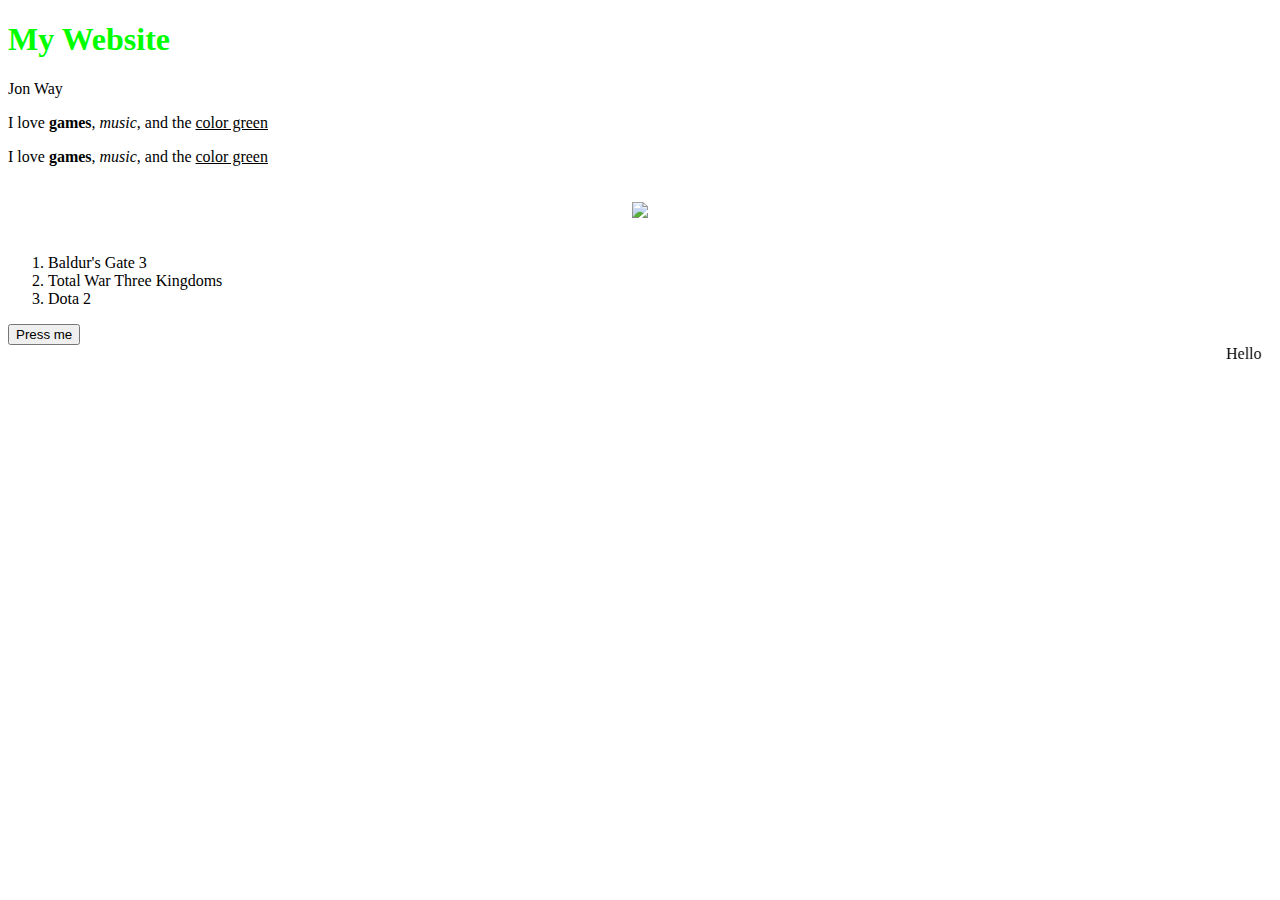
==== index.html @ 0c700c9d "Add first html files" ====
<!DOCTYPE html>
<html>
    <head>
        <link rel="stylesheet" href="style.css">
    </head>
    <body>
        <h1>My Website</h1>
        <p>Jon Way</p>
        <p>I love <b>games</b>, <i>music</i>, and the <u>color green</u></p>
        <p>I love <strong>games</strong>, <em>music</em>, and the <span style="text-decoration: underline">color green</span></p>
        <div class="center">
            <img class="spin" src="https://upload.wikimedia.org/wikipedia/en/3/3d/Longcat_is_loooooooooong.jpg">
        </div>
        <ol>
            <li>Baldur's Gate 3</li>
            <li>Total War Three Kingdoms</li>
            <li>Dota 2</li>
        </ol>
        <button>Press me</button>
        <marquee>Hello</marquee>
        
    </body>
</html>
---- style.css ----
h1 {
    color: #00FF00
}

.center {
    display:flex;
    width:100%;
    justify-content: center;
}

.spin {
    margin: 20px;

    /* The animation part: */
    animation-name: spin;
    animation-duration: 4000ms;
    animation-iteration-count: infinite;
    animation-timing-function: linear;
}
@keyframes spin {
    from {transform:rotate(0deg);}
    to {transform:rotate(360deg);}
}
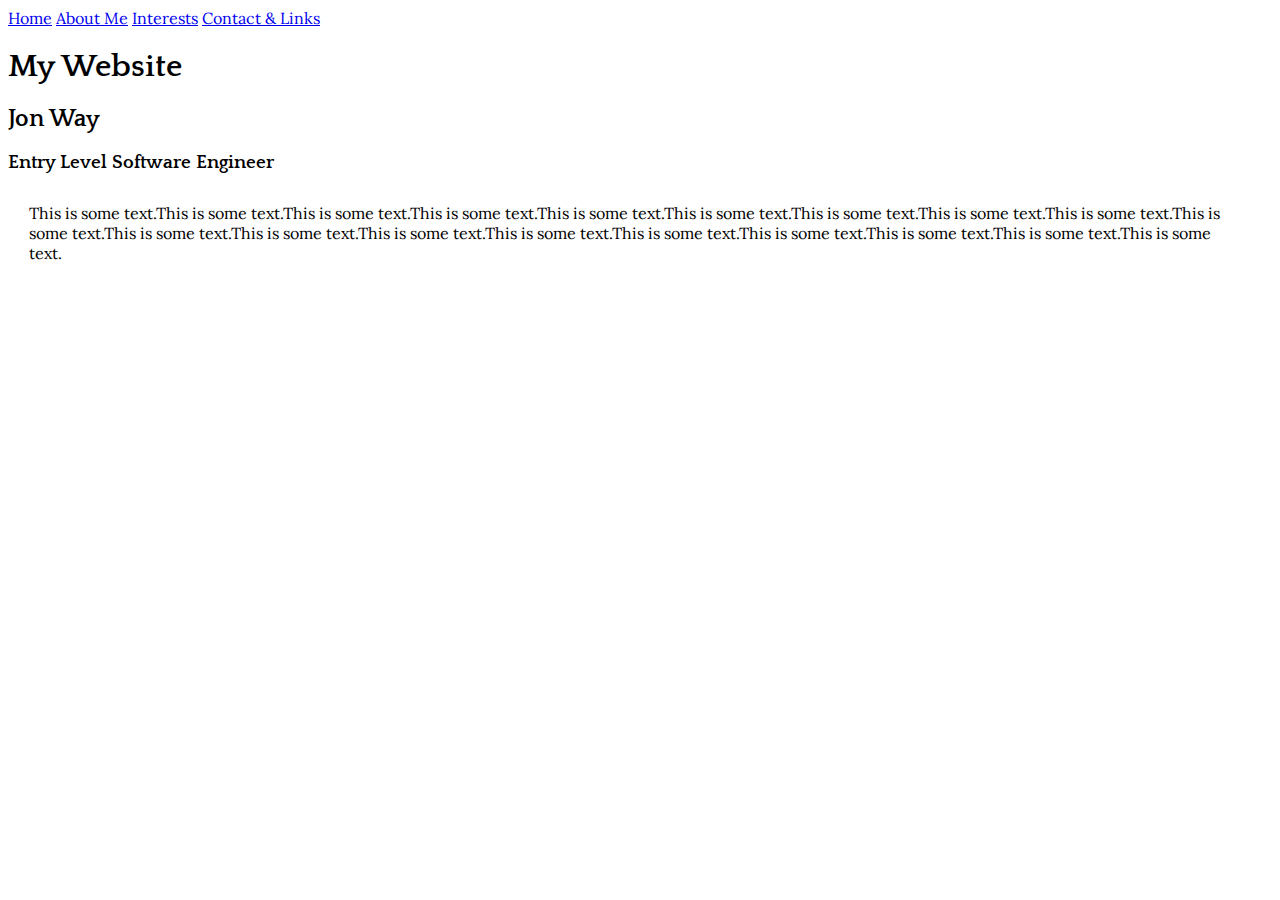
==== commit 753a8814: "Add fonts and basic styling" ====
--- a/index.html
+++ b/index.html
@@ -3,21 +3,23 @@
     <head>
         <link rel="stylesheet" href="style.css">
     </head>
+    
     <body>
-        <h1>My Website</h1>
-        <p>Jon Way</p>
-        <p>I love <b>games</b>, <i>music</i>, and the <u>color green</u></p>
-        <p>I love <strong>games</strong>, <em>music</em>, and the <span style="text-decoration: underline">color green</span></p>
-        <div class="center">
-            <img class="spin" src="https://upload.wikimedia.org/wikipedia/en/3/3d/Longcat_is_loooooooooong.jpg">
+        <header>
+            <nav>
+                <a href="index.html">Home</a>
+                <a href="about-me.html">About Me</a>
+                <a href="interests.html">Interests</a>
+                <a href="contact.html">Contact & Links</a>
+            </nav>
+        </header>
+        <div>
+            <h1>My Website</h1>
+            <!-- Picture of me -->
+            <h2>Jon Way</h2>
+            <h3>Entry Level Software Engineer</h3>
+            <p>This is some text.This is some text.This is some text.This is some text.This is some text.This is some text.This is some text.This is some text.This is some text.This is some text.This is some text.This is some text.This is some text.This is some text.This is some text.This is some text.This is some text.This is some text.This is some text.</p>
         </div>
-        <ol>
-            <li>Baldur's Gate 3</li>
-            <li>Total War Three Kingdoms</li>
-            <li>Dota 2</li>
-        </ol>
-        <button>Press me</button>
-        <marquee>Hello</marquee>
         
     </body>
 </html>--- a/style.css
+++ b/style.css
@@ -1,5 +1,54 @@
-h1 {
-    color: #00FF00
+@font-face {
+    font-family: 'Lora';
+    font-style: normal;
+    font-weight: normal;
+    src: url('fonts/Lora-VariableFont_wght.ttf') format('truetype');
+}
+
+@font-face {
+    font-family: 'Lora';
+    font-style: italic;
+    font-weight: normal;
+    src: url('fonts/Lora-Italic-VariableFont_wght.ttf') format('truetype');
+}
+
+@font-face {
+    font-family: 'Quattrocento';
+    font-style: normal;
+    font-weight: normal;
+    src: url('fonts/Quattrocento-Regular.ttf') format('truetype');
+}
+
+@font-face {
+    font-family: 'Quattrocento';
+    font-style: normal;
+    font-weight: bold;
+    src: url('fonts/Quattrocento-Bold.ttf') format('truetype');
+}
+
+html {
+    
+    background-repeat: no-repeat;
+    min-height: 100%;
+    font-family: 'Lora', sans-serif;
+}
+
+body {
+    /* min-height: 100%; */
+}
+
+h1, h2, h3, h4, h5, h6 {
+    font-weight: bold;
+    font-family: 'Quattrocento', sans-serif;
+}
+
+p {
+    /* padding: 10px 5px 20px 1px; */
+    padding-top: 10px;
+    padding-right: 5px;
+    padding-bottom: 20px;
+    padding-left: 1px;
+    margin: 20px;
 }
 
 .center {
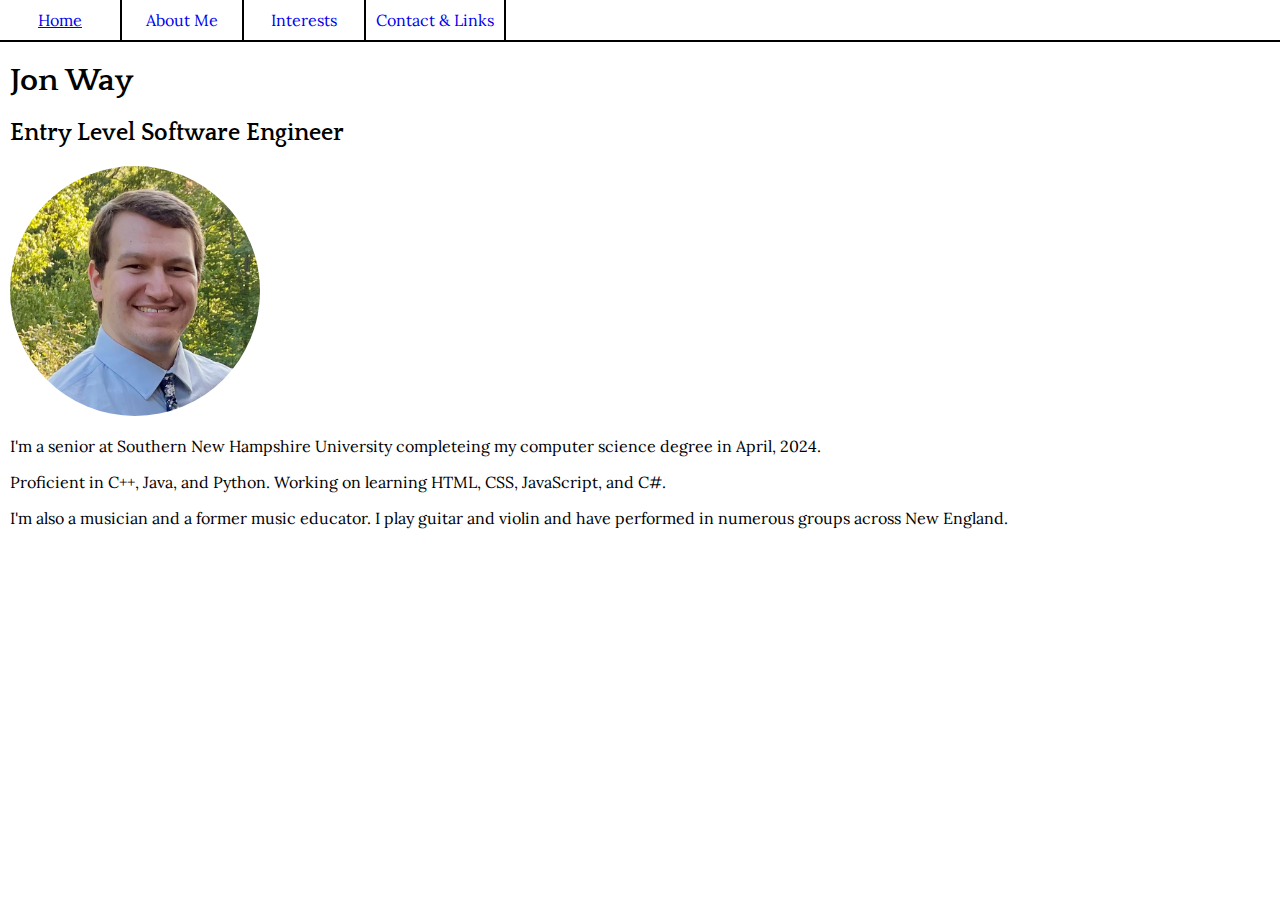
==== commit 25a8f321: "Nav bar, media player, photo" ====
--- a/index.html
+++ b/index.html
@@ -6,20 +6,21 @@
     
     <body>
         <header>
-            <nav>
-                <a href="index.html">Home</a>
-                <a href="about-me.html">About Me</a>
-                <a href="interests.html">Interests</a>
-                <a href="contact.html">Contact & Links</a>
+            <nav class="nav-links">
+                <a class="nav-link" href="index.html">Home</a>
+                <a class="nav-link" href="about-me.html">About Me</a>
+                <a class="nav-link" href="interests.html">Interests</a>
+                <a class="nav-link" href="contact.html">Contact & Links</a>
             </nav>
         </header>
-        <div>
-            <h1>My Website</h1>
-            <!-- Picture of me -->
-            <h2>Jon Way</h2>
-            <h3>Entry Level Software Engineer</h3>
-            <p>This is some text.This is some text.This is some text.This is some text.This is some text.This is some text.This is some text.This is some text.This is some text.This is some text.This is some text.This is some text.This is some text.This is some text.This is some text.This is some text.This is some text.This is some text.This is some text.</p>
-        </div>
+        <main>
+            <h1>Jon Way</h1>
+            <h2>Entry Level Software Engineer</h2>
+            <img src="Me.png">
+            <p>I'm a senior at Southern New Hampshire University completeing my computer science degree in April, 2024.</p>
+            <p>Proficient in C++, Java, and Python. Working on learning HTML, CSS, JavaScript, and C#.</p>
+            <p>I'm also a musician and a former music educator. I play guitar and violin and have performed in numerous groups across New England.</p>
+        </main>
         
     </body>
 </html>--- a/style.css
+++ b/style.css
@@ -34,7 +34,11 @@
 }
 
 body {
-    /* min-height: 100%; */
+    margin: 0;
+}
+
+main {
+    margin: 10px;
 }
 
 h1, h2, h3, h4, h5, h6 {
@@ -44,11 +48,32 @@
 
 p {
     /* padding: 10px 5px 20px 1px; */
-    padding-top: 10px;
-    padding-right: 5px;
-    padding-bottom: 20px;
-    padding-left: 1px;
-    margin: 20px;
+}
+
+header {
+    border-bottom: 2px solid black;
+}
+
+img {
+    max-width: 250px;
+    border-radius: 999px;
+}
+
+.nav-links {
+    display: flex;
+}
+
+.nav-link {
+    border-right: 2px solid black;
+    padding: 10px;
+    min-width: 100px;
+    display: flex;
+    justify-content: center;
+    text-decoration: none;
+}
+
+.nav-link:hover {
+    text-decoration: underline;
 }
 
 .center {
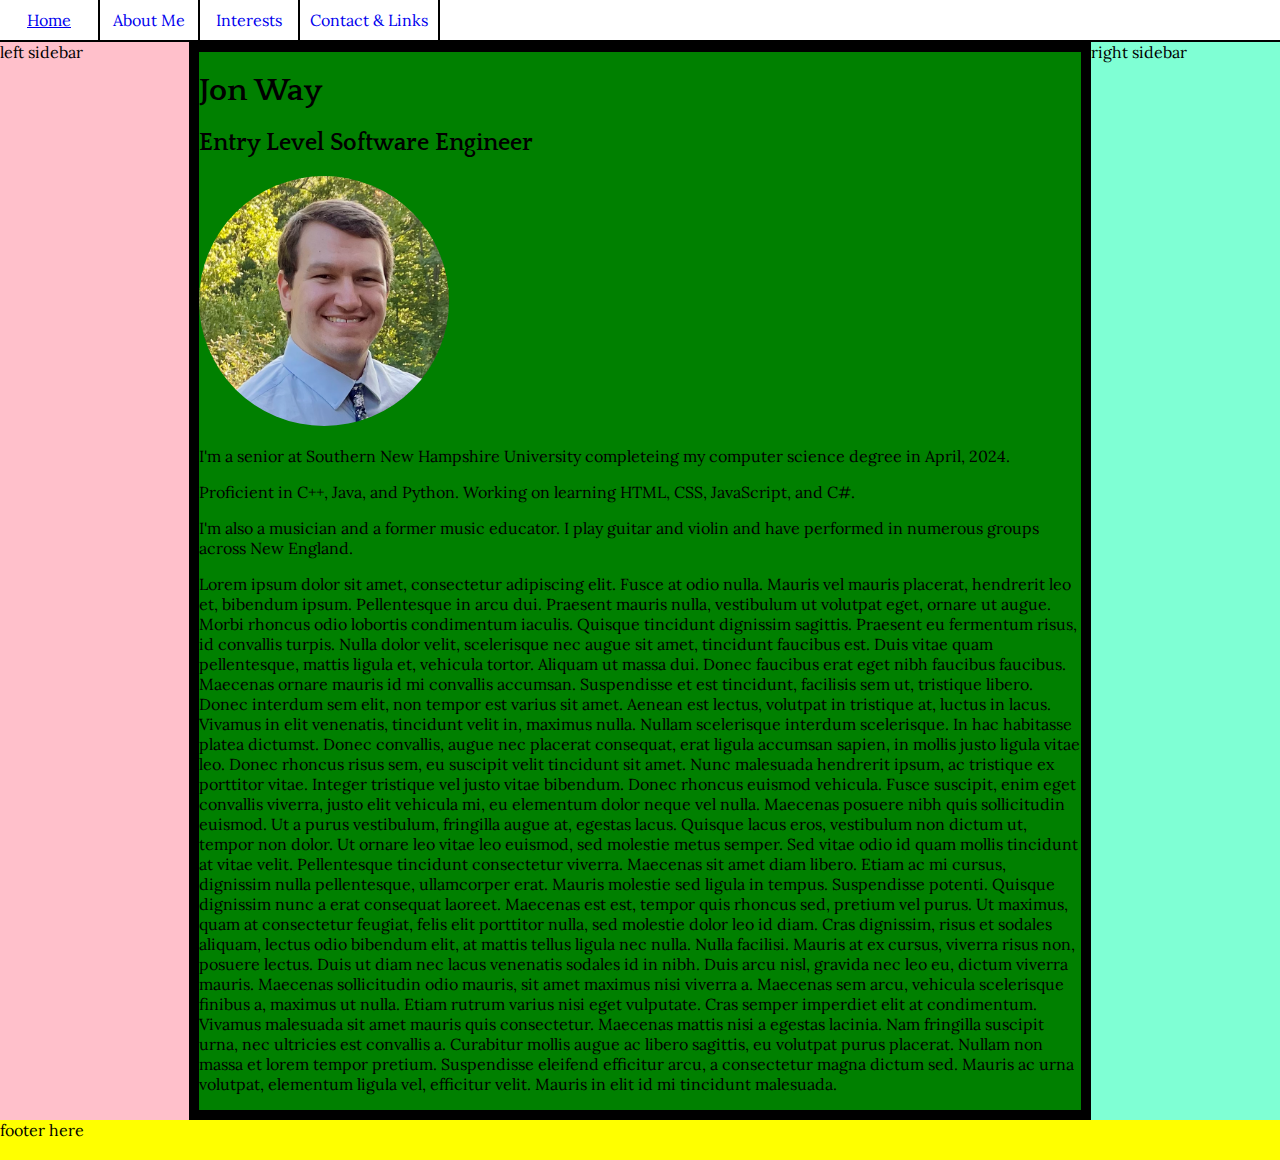
==== commit 7de7dc5c: "Add Holy Grail layout" ====
--- a/index.html
+++ b/index.html
@@ -5,7 +5,7 @@
     </head>
     
     <body>
-        <header>
+        <header id="header">
             <nav class="nav-links">
                 <a class="nav-link" href="index.html">Home</a>
                 <a class="nav-link" href="about-me.html">About Me</a>
@@ -13,14 +13,33 @@
                 <a class="nav-link" href="contact.html">Contact & Links</a>
             </nav>
         </header>
-        <main>
-            <h1>Jon Way</h1>
-            <h2>Entry Level Software Engineer</h2>
-            <img src="Me.png">
-            <p>I'm a senior at Southern New Hampshire University completeing my computer science degree in April, 2024.</p>
-            <p>Proficient in C++, Java, and Python. Working on learning HTML, CSS, JavaScript, and C#.</p>
-            <p>I'm also a musician and a former music educator. I play guitar and violin and have performed in numerous groups across New England.</p>
-        </main>
-        
+        <div id="content-container">
+            <div id="left-sidebar">
+                left sidebar
+            </div>
+            <main id="main-content">
+                <h1>Jon Way</h1>
+                <h2>Entry Level Software Engineer</h2>
+                <img src="Me.png">
+                <p>I'm a senior at Southern New Hampshire University completeing my computer science degree in April, 2024.</p>
+                <p>Proficient in C++, Java, and Python. Working on learning HTML, CSS, JavaScript, and C#.</p>
+                <p>I'm also a musician and a former music educator. I play guitar and violin and have performed in numerous groups across New England.</p>
+                <p>Lorem ipsum dolor sit amet, consectetur adipiscing elit. Fusce at odio nulla. Mauris vel mauris placerat, hendrerit leo et, bibendum ipsum. Pellentesque in arcu dui. Praesent mauris nulla, vestibulum ut volutpat eget, ornare ut augue. Morbi rhoncus odio lobortis condimentum iaculis. Quisque tincidunt dignissim sagittis. Praesent eu fermentum risus, id convallis turpis. Nulla dolor velit, scelerisque nec augue sit amet, tincidunt faucibus est. Duis vitae quam pellentesque, mattis ligula et, vehicula tortor. Aliquam ut massa dui. Donec faucibus erat eget nibh faucibus faucibus. Maecenas ornare mauris id mi convallis accumsan.
+
+                    Suspendisse et est tincidunt, facilisis sem ut, tristique libero. Donec interdum sem elit, non tempor est varius sit amet. Aenean est lectus, volutpat in tristique at, luctus in lacus. Vivamus in elit venenatis, tincidunt velit in, maximus nulla. Nullam scelerisque interdum scelerisque. In hac habitasse platea dictumst. Donec convallis, augue nec placerat consequat, erat ligula accumsan sapien, in mollis justo ligula vitae leo. Donec rhoncus risus sem, eu suscipit velit tincidunt sit amet. Nunc malesuada hendrerit ipsum, ac tristique ex porttitor vitae. Integer tristique vel justo vitae bibendum. Donec rhoncus euismod vehicula. Fusce suscipit, enim eget convallis viverra, justo elit vehicula mi, eu elementum dolor neque vel nulla. Maecenas posuere nibh quis sollicitudin euismod. Ut a purus vestibulum, fringilla augue at, egestas lacus. Quisque lacus eros, vestibulum non dictum ut, tempor non dolor. Ut ornare leo vitae leo euismod, sed molestie metus semper.
+                    
+                    Sed vitae odio id quam mollis tincidunt at vitae velit. Pellentesque tincidunt consectetur viverra. Maecenas sit amet diam libero. Etiam ac mi cursus, dignissim nulla pellentesque, ullamcorper erat. Mauris molestie sed ligula in tempus. Suspendisse potenti. Quisque dignissim nunc a erat consequat laoreet.
+                    
+                    Maecenas est est, tempor quis rhoncus sed, pretium vel purus. Ut maximus, quam at consectetur feugiat, felis elit porttitor nulla, sed molestie dolor leo id diam. Cras dignissim, risus et sodales aliquam, lectus odio bibendum elit, at mattis tellus ligula nec nulla. Nulla facilisi. Mauris at ex cursus, viverra risus non, posuere lectus. Duis ut diam nec lacus venenatis sodales id in nibh. Duis arcu nisl, gravida nec leo eu, dictum viverra mauris.
+                    
+                    Maecenas sollicitudin odio mauris, sit amet maximus nisi viverra a. Maecenas sem arcu, vehicula scelerisque finibus a, maximus ut nulla. Etiam rutrum varius nisi eget vulputate. Cras semper imperdiet elit at condimentum. Vivamus malesuada sit amet mauris quis consectetur. Maecenas mattis nisi a egestas lacinia. Nam fringilla suscipit urna, nec ultricies est convallis a. Curabitur mollis augue ac libero sagittis, eu volutpat purus placerat. Nullam non massa et lorem tempor pretium. Suspendisse eleifend efficitur arcu, a consectetur magna dictum sed. Mauris ac urna volutpat, elementum ligula vel, efficitur velit. Mauris in elit id mi tincidunt malesuada.</p>
+            </main>
+            <div id="right-sidebar">
+                right sidebar
+            </div>
+        </div>
+        <footer id="footer">
+            footer here
+        </footer>
     </body>
 </html>--- a/style.css
+++ b/style.css
@@ -24,6 +24,15 @@
     font-style: normal;
     font-weight: bold;
     src: url('fonts/Quattrocento-Bold.ttf') format('truetype');
+}
+
+* {
+    box-sizing: border-box;
+}
+
+:root {
+    --header-height: 42px;
+    --footer-height: 40px;
 }
 
 html {
@@ -57,6 +66,67 @@
 img {
     max-width: 250px;
     border-radius: 999px;
+}
+
+#header {
+    min-height: var(--header-height);
+}
+
+#content-container {
+    display: flex;
+    background-color: black;
+    
+}
+
+#main-content {
+    flex: 70;
+    background-color: green;
+}
+
+#left-sidebar {
+    display: none;
+    flex: 15;
+    background-color: pink;
+}
+
+#right-sidebar {
+    display: none;
+    flex: 15;
+    background-color: aquamarine;
+}
+
+#footer {
+    background-color: yellow;
+    min-height: var(--footer-height);
+}
+
+@media screen and (min-width: 680px) {
+    #content-container {
+        display: flex;
+    }
+
+    #left-sidebar {
+        display: none;
+    }
+
+    #right-sidebar {
+        display: none;
+    }
+}
+
+@media screen and (min-width: 1024px) {
+    #content-container {
+        display: flex;
+        min-height: calc(100vh - var(--header-height) - var(--footer-height));
+    }
+
+    #left-sidebar {
+        display: flex;
+    }
+
+    #right-sidebar {
+        display: flex;
+    }
 }
 
 .nav-links {
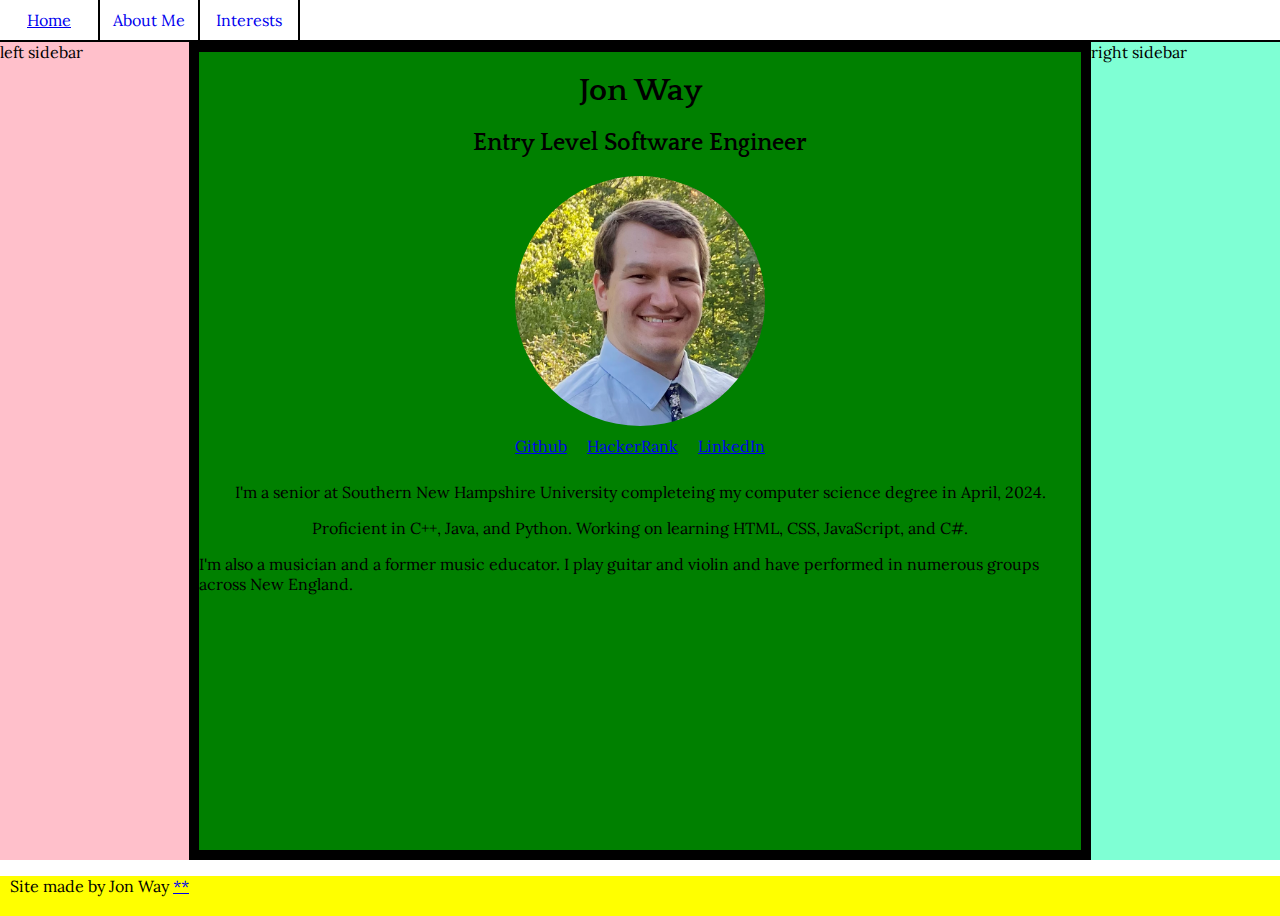
==== commit 49eb2b6e: "Update all pages to holy grail layout" ====
--- a/index.html
+++ b/index.html
@@ -10,7 +10,6 @@
                 <a class="nav-link" href="index.html">Home</a>
                 <a class="nav-link" href="about-me.html">About Me</a>
                 <a class="nav-link" href="interests.html">Interests</a>
-                <a class="nav-link" href="contact.html">Contact & Links</a>
             </nav>
         </header>
         <div id="content-container">
@@ -18,28 +17,26 @@
                 left sidebar
             </div>
             <main id="main-content">
-                <h1>Jon Way</h1>
-                <h2>Entry Level Software Engineer</h2>
-                <img src="Me.png">
-                <p>I'm a senior at Southern New Hampshire University completeing my computer science degree in April, 2024.</p>
-                <p>Proficient in C++, Java, and Python. Working on learning HTML, CSS, JavaScript, and C#.</p>
-                <p>I'm also a musician and a former music educator. I play guitar and violin and have performed in numerous groups across New England.</p>
-                <p>Lorem ipsum dolor sit amet, consectetur adipiscing elit. Fusce at odio nulla. Mauris vel mauris placerat, hendrerit leo et, bibendum ipsum. Pellentesque in arcu dui. Praesent mauris nulla, vestibulum ut volutpat eget, ornare ut augue. Morbi rhoncus odio lobortis condimentum iaculis. Quisque tincidunt dignissim sagittis. Praesent eu fermentum risus, id convallis turpis. Nulla dolor velit, scelerisque nec augue sit amet, tincidunt faucibus est. Duis vitae quam pellentesque, mattis ligula et, vehicula tortor. Aliquam ut massa dui. Donec faucibus erat eget nibh faucibus faucibus. Maecenas ornare mauris id mi convallis accumsan.
-
-                    Suspendisse et est tincidunt, facilisis sem ut, tristique libero. Donec interdum sem elit, non tempor est varius sit amet. Aenean est lectus, volutpat in tristique at, luctus in lacus. Vivamus in elit venenatis, tincidunt velit in, maximus nulla. Nullam scelerisque interdum scelerisque. In hac habitasse platea dictumst. Donec convallis, augue nec placerat consequat, erat ligula accumsan sapien, in mollis justo ligula vitae leo. Donec rhoncus risus sem, eu suscipit velit tincidunt sit amet. Nunc malesuada hendrerit ipsum, ac tristique ex porttitor vitae. Integer tristique vel justo vitae bibendum. Donec rhoncus euismod vehicula. Fusce suscipit, enim eget convallis viverra, justo elit vehicula mi, eu elementum dolor neque vel nulla. Maecenas posuere nibh quis sollicitudin euismod. Ut a purus vestibulum, fringilla augue at, egestas lacus. Quisque lacus eros, vestibulum non dictum ut, tempor non dolor. Ut ornare leo vitae leo euismod, sed molestie metus semper.
-                    
-                    Sed vitae odio id quam mollis tincidunt at vitae velit. Pellentesque tincidunt consectetur viverra. Maecenas sit amet diam libero. Etiam ac mi cursus, dignissim nulla pellentesque, ullamcorper erat. Mauris molestie sed ligula in tempus. Suspendisse potenti. Quisque dignissim nunc a erat consequat laoreet.
-                    
-                    Maecenas est est, tempor quis rhoncus sed, pretium vel purus. Ut maximus, quam at consectetur feugiat, felis elit porttitor nulla, sed molestie dolor leo id diam. Cras dignissim, risus et sodales aliquam, lectus odio bibendum elit, at mattis tellus ligula nec nulla. Nulla facilisi. Mauris at ex cursus, viverra risus non, posuere lectus. Duis ut diam nec lacus venenatis sodales id in nibh. Duis arcu nisl, gravida nec leo eu, dictum viverra mauris.
-                    
-                    Maecenas sollicitudin odio mauris, sit amet maximus nisi viverra a. Maecenas sem arcu, vehicula scelerisque finibus a, maximus ut nulla. Etiam rutrum varius nisi eget vulputate. Cras semper imperdiet elit at condimentum. Vivamus malesuada sit amet mauris quis consectetur. Maecenas mattis nisi a egestas lacinia. Nam fringilla suscipit urna, nec ultricies est convallis a. Curabitur mollis augue ac libero sagittis, eu volutpat purus placerat. Nullam non massa et lorem tempor pretium. Suspendisse eleifend efficitur arcu, a consectetur magna dictum sed. Mauris ac urna volutpat, elementum ligula vel, efficitur velit. Mauris in elit id mi tincidunt malesuada.</p>
+                <h1 class="center">Jon Way</h1>
+                <h2 class="center">Entry Level Software Engineer</h2>
+                <div class="center">
+                    <img src="Me.png">
+                </div>
+                <div class="personal-links">
+                    <a class="personal-link" href="https://github.com/jway22">Github</a>
+                    <a class="personal-link" href="https://www.hackerrank.com/profile/jway9422">HackerRank</a>
+                    <a class="personal-link" href="https://www.linkedin.com/in/jonathan-way-52576489/">LinkedIn</a>
+                </div>
+                <p class="center">I'm a senior at Southern New Hampshire University completeing my computer science degree in April, 2024.</p>
+                <p class="center">Proficient in C++, Java, and Python. Working on learning HTML, CSS, JavaScript, and C#.</p>
+                <p class="center">I'm also a musician and a former music educator. I play guitar and violin and have performed in numerous groups across New England.</p>
             </main>
             <div id="right-sidebar">
                 right sidebar
             </div>
         </div>
         <footer id="footer">
-            footer here
+            <p>Site made by Jon Way <a href="https://www.youtube.com/watch?v=0C58ttB2-Qg&ab_channel=TheBeatles-Topic">**</a></p>
         </footer>
     </body>
 </html>--- a/style.css
+++ b/style.css
@@ -66,6 +66,8 @@
 img {
     max-width: 250px;
     border-radius: 999px;
+    display: flex;
+    justify-content: center;
 }
 
 #header {
@@ -98,6 +100,7 @@
 #footer {
     background-color: yellow;
     min-height: var(--footer-height);
+    padding-left: 10px;
 }
 
 @media screen and (min-width: 680px) {
@@ -146,6 +149,16 @@
     text-decoration: underline;
 }
 
+.personal-links {
+    display: flex;
+    justify-content: center;
+}
+
+.personal-link {
+    padding: 10px;
+
+}
+
 .center {
     display:flex;
     width:100%;
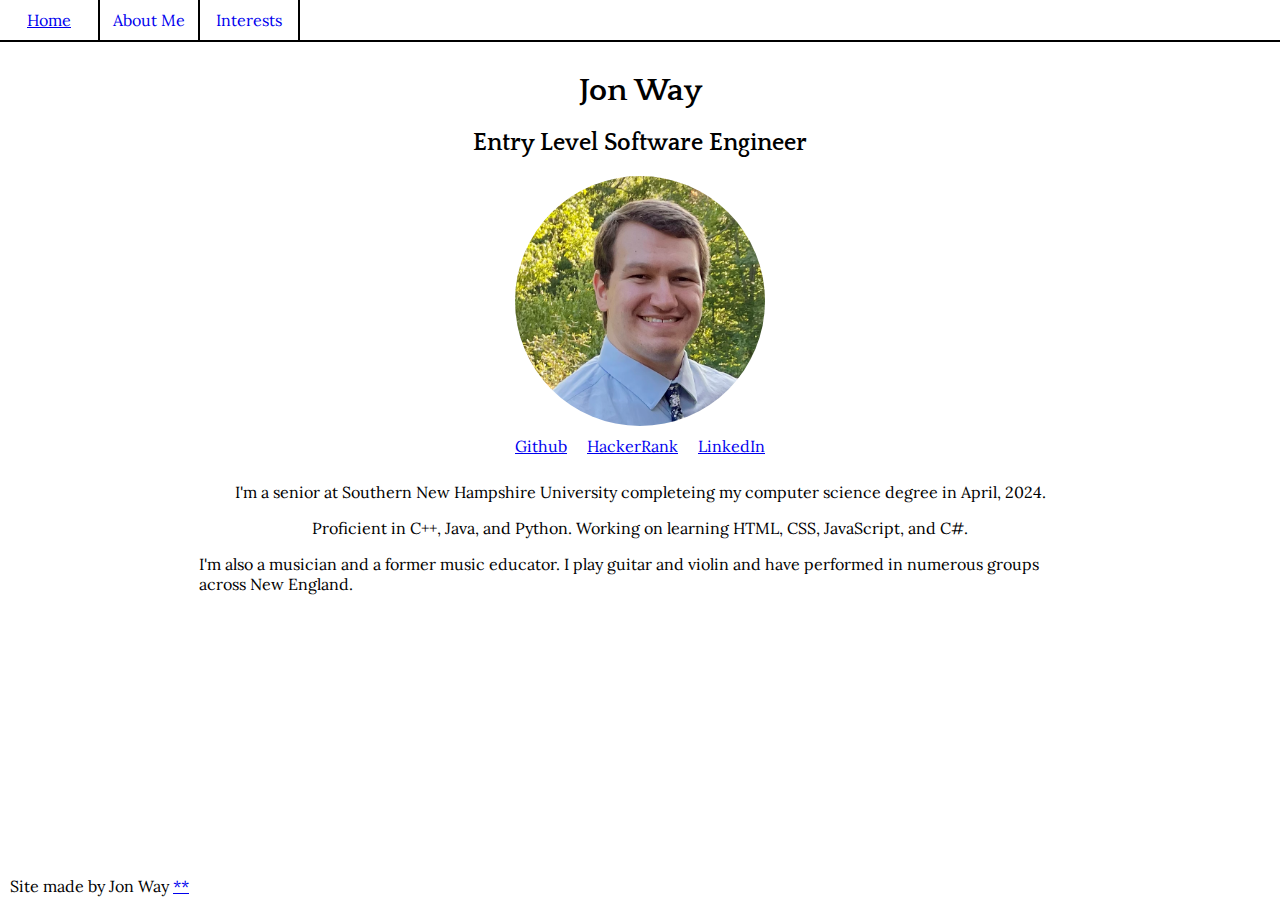
==== commit 018c3ef6: "Remove CSS background color" ====
--- a/index.html
+++ b/index.html
@@ -14,7 +14,7 @@
         </header>
         <div id="content-container">
             <div id="left-sidebar">
-                left sidebar
+                <!--left sidebar-->
             </div>
             <main id="main-content">
                 <h1 class="center">Jon Way</h1>
@@ -32,7 +32,7 @@
                 <p class="center">I'm also a musician and a former music educator. I play guitar and violin and have performed in numerous groups across New England.</p>
             </main>
             <div id="right-sidebar">
-                right sidebar
+                <!--right sidebar-->
             </div>
         </div>
         <footer id="footer">
--- a/style.css
+++ b/style.css
@@ -75,30 +75,27 @@
 }
 
 #content-container {
-    display: flex;
-    background-color: black;
-    
+    display: flex;    
 }
 
 #main-content {
     flex: 70;
-    background-color: green;
+
 }
 
 #left-sidebar {
     display: none;
     flex: 15;
-    background-color: pink;
+
 }
 
 #right-sidebar {
     display: none;
     flex: 15;
-    background-color: aquamarine;
+
 }
 
 #footer {
-    background-color: yellow;
     min-height: var(--footer-height);
     padding-left: 10px;
 }
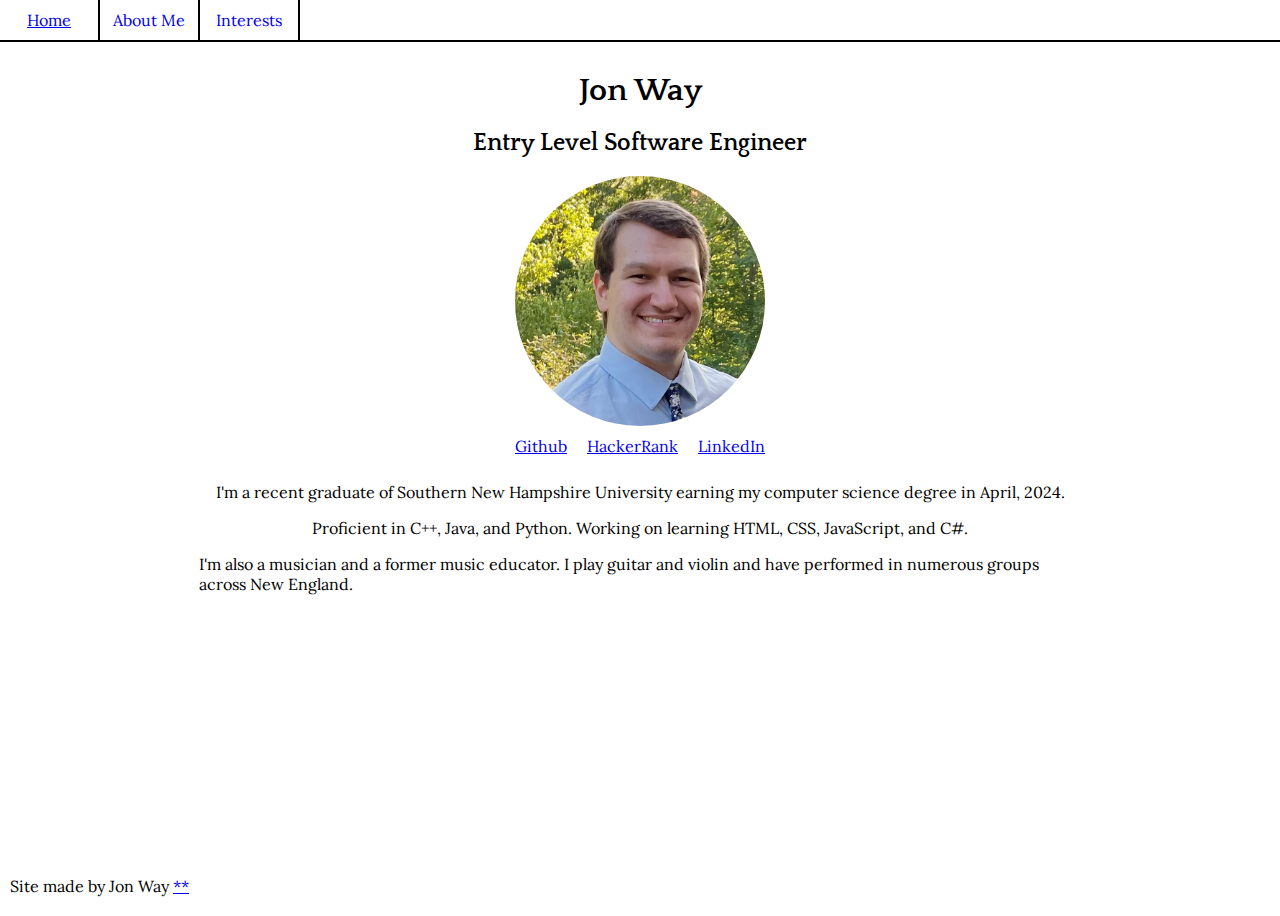
==== commit 65946204: "Update projects, interests, layout" ====
--- a/index.html
+++ b/index.html
@@ -20,14 +20,14 @@
                 <h1 class="center">Jon Way</h1>
                 <h2 class="center">Entry Level Software Engineer</h2>
                 <div class="center">
-                    <img src="Me.png">
+                    <img class="profile-pic" src="./assets/images/Me.png">
                 </div>
                 <div class="personal-links">
                     <a class="personal-link" href="https://github.com/jway22">Github</a>
                     <a class="personal-link" href="https://www.hackerrank.com/profile/jway9422">HackerRank</a>
                     <a class="personal-link" href="https://www.linkedin.com/in/jonathan-way-52576489/">LinkedIn</a>
                 </div>
-                <p class="center">I'm a senior at Southern New Hampshire University completeing my computer science degree in April, 2024.</p>
+                <p class="center">I'm a recent graduate of Southern New Hampshire University earning my computer science degree in April, 2024.</p>
                 <p class="center">Proficient in C++, Java, and Python. Working on learning HTML, CSS, JavaScript, and C#.</p>
                 <p class="center">I'm also a musician and a former music educator. I play guitar and violin and have performed in numerous groups across New England.</p>
             </main>
--- a/style.css
+++ b/style.css
@@ -61,13 +61,6 @@
 
 header {
     border-bottom: 2px solid black;
-}
-
-img {
-    max-width: 250px;
-    border-radius: 999px;
-    display: flex;
-    justify-content: center;
 }
 
 #header {
@@ -156,21 +149,25 @@
 
 }
 
+.profile-pic {
+    max-width: 250px;
+    border-radius: 999px;
+    display: flex;
+    justify-content: center;
+}
+
+.example-pic {
+    float: left;
+    width: 50%;
+    padding: 15px;
+}
+
 .center {
     display:flex;
     width:100%;
     justify-content: center;
 }
 
-.spin {
-    margin: 20px;
-
-    /* The animation part: */
-    animation-name: spin;
-    animation-duration: 4000ms;
-    animation-iteration-count: infinite;
-    animation-timing-function: linear;
-}
 @keyframes spin {
     from {transform:rotate(0deg);}
     to {transform:rotate(360deg);}
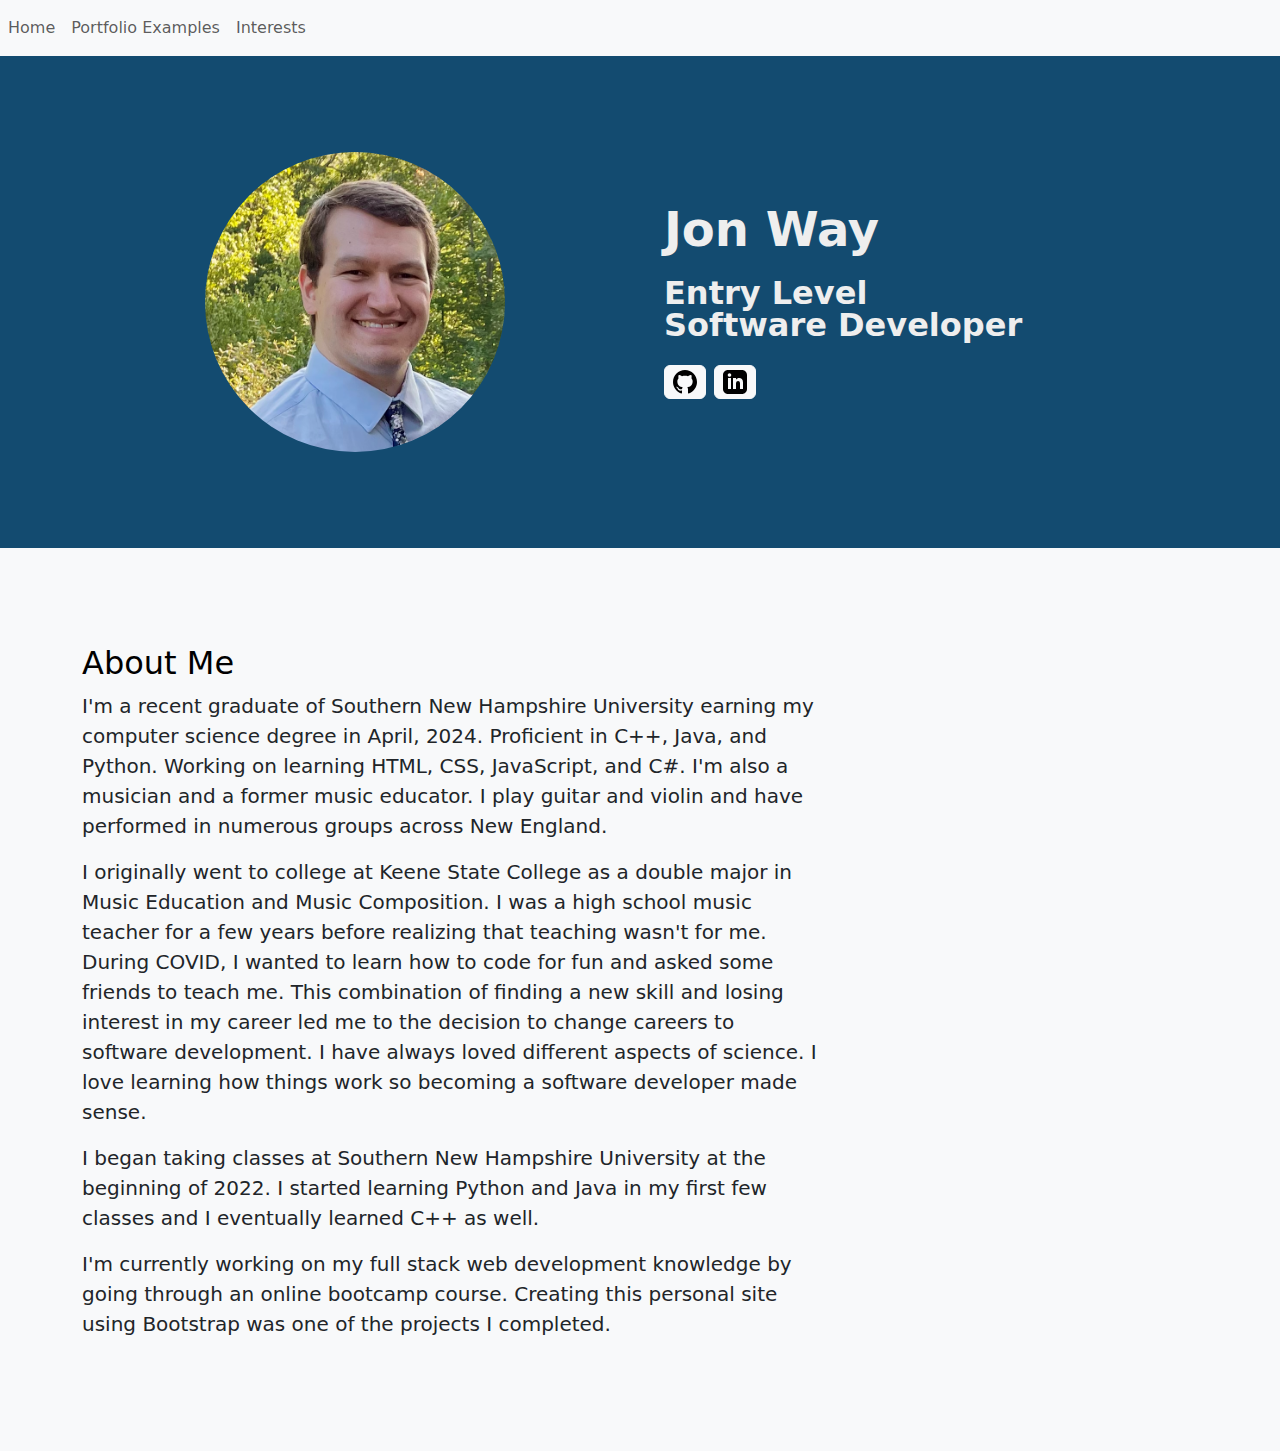
==== commit e654aaa9: "1st updated Bootstrap" ====
--- a/index.html
+++ b/index.html
@@ -1,42 +1,82 @@
 <!DOCTYPE html>
-<html>
-    <head>
-        <link rel="stylesheet" href="style.css">
-    </head>
-    
-    <body>
-        <header id="header">
-            <nav class="nav-links">
-                <a class="nav-link" href="index.html">Home</a>
-                <a class="nav-link" href="about-me.html">About Me</a>
-                <a class="nav-link" href="interests.html">Interests</a>
-            </nav>
-        </header>
-        <div id="content-container">
-            <div id="left-sidebar">
-                <!--left sidebar-->
-            </div>
-            <main id="main-content">
-                <h1 class="center">Jon Way</h1>
-                <h2 class="center">Entry Level Software Engineer</h2>
-                <div class="center">
-                    <img class="profile-pic" src="./assets/images/Me.png">
+<html lang="en">
+<head>
+    <meta charset="UTF-8">
+    <meta name="viewport" content="width=device-width, initial-scale=1.0">
+    <title>Jon Way - Software Developer</title>
+    <link rel="stylesheet" href="style.css">
+    <link href="https://cdn.jsdelivr.net/npm/bootstrap@5.3.3/dist/css/bootstrap.min.css" rel="stylesheet" integrity="sha384-QWTKZyjpPEjISv5WaRU9OFeRpok6YctnYmDr5pNlyT2bRjXh0JMhjY6hW+ALEwIH" crossorigin="anonymous">
+</head>
+<body>
+    <!--Navbar-->
+    <nav class="navbar navbar-expand-lg bg-body-tertiary justify-content-center back-blue">
+        <!-- Navbar content -->
+        <ul class="navbar-nav me-auto mb-2 mb-lg-0">
+            <li class="nav-item">
+            <a class="nav-link" href="./index.html">Home</a>
+            </li>
+            <li class="nav-item">
+            <a class="nav-link" href="./portfolio.html">Portfolio Examples</a>
+            </li>
+            <li class="nav-item">
+            <a class="nav-link" href="./interests.html">Interests</a>
+            </li>
+        </ul>
+    </nav>
+
+    <!--Me-->
+    <section id="me" class="back-blue">
+        <div class="container col-xxl-8 px-4 py-5">
+            <div class="row flex-lg-row align-items-center g-5 py-5">
+                <div class="col-10 col-sm-8 col-lg-6">
+                    <img src="./assets/images/Me.png" class="d-block mx-lg-auto img-fluid profile-pic" alt="Jon Way" height="500" loading="lazy">
                 </div>
-                <div class="personal-links">
-                    <a class="personal-link" href="https://github.com/jway22">Github</a>
-                    <a class="personal-link" href="https://www.hackerrank.com/profile/jway9422">HackerRank</a>
-                    <a class="personal-link" href="https://www.linkedin.com/in/jonathan-way-52576489/">LinkedIn</a>
+                <div class="col-lg-6">
+                    <h1 class="display-5 fw-bold text-body-dark lh-1 mb-3 wh-text">Jon Way</h1>
+                    <h2 class="display-10 fw-bold text-body-dark lh-1 mt-4 wh-text">Entry Level <br> Software Developer</h2>
+                    <div class="d-grid gap-2 d-md-flex justify-content-md-start mt-4">
+                        <button type="button" class="btn btn-light" style="--bs-btn-padding-y: .25rem; --bs-btn-padding-x: .5rem; --bs-btn-font-size: .75rem;">
+                            <a href="https://github.com/jway22"><svg xmlns="http://www.w3.org/2000/svg" width="24" height="24" viewBox="0 0 24 24"><path d="M12 0c-6.626 0-12 5.373-12 12 0 5.302 3.438 9.8 8.207 11.387.599.111.793-.261.793-.577v-2.234c-3.338.726-4.033-1.416-4.033-1.416-.546-1.387-1.333-1.756-1.333-1.756-1.089-.745.083-.729.083-.729 1.205.084 1.839 1.237 1.839 1.237 1.07 1.834 2.807 1.304 3.492.997.107-.775.418-1.305.762-1.604-2.665-.305-5.467-1.334-5.467-5.931 0-1.311.469-2.381 1.236-3.221-.124-.303-.535-1.524.117-3.176 0 0 1.008-.322 3.301 1.23.957-.266 1.983-.399 3.003-.404 1.02.005 2.047.138 3.006.404 2.291-1.552 3.297-1.23 3.297-1.23.653 1.653.242 2.874.118 3.176.77.84 1.235 1.911 1.235 3.221 0 4.609-2.807 5.624-5.479 5.921.43.372.823 1.102.823 2.222v3.293c0 .319.192.694.801.576 4.765-1.589 8.199-6.086 8.199-11.386 0-6.627-5.373-12-12-12z"/></svg></a>
+                        </button>
+                        <button type="button" class="btn btn-light" style="--bs-btn-padding-y: .25rem; --bs-btn-padding-x: .5rem; --bs-btn-font-size: .75rem;">
+                            <a href="https://www.linkedin.com/in/jonathan-way22/"><svg xmlns="http://www.w3.org/2000/svg" width="24" height="24" viewBox="0 0 24 24"><path d="M19 0h-14c-2.761 0-5 2.239-5 5v14c0 2.761 2.239 5 5 5h14c2.762 0 5-2.239 5-5v-14c0-2.761-2.238-5-5-5zm-11 19h-3v-11h3v11zm-1.5-12.268c-.966 0-1.75-.79-1.75-1.764s.784-1.764 1.75-1.764 1.75.79 1.75 1.764-.783 1.764-1.75 1.764zm13.5 12.268h-3v-5.604c0-3.368-4-3.113-4 0v5.604h-3v-11h3v1.765c1.396-2.586 7-2.777 7 2.476v6.759z"/></svg></a>
+                        </button>
+                    </div>
                 </div>
-                <p class="center">I'm a recent graduate of Southern New Hampshire University earning my computer science degree in April, 2024.</p>
-                <p class="center">Proficient in C++, Java, and Python. Working on learning HTML, CSS, JavaScript, and C#.</p>
-                <p class="center">I'm also a musician and a former music educator. I play guitar and violin and have performed in numerous groups across New England.</p>
-            </main>
-            <div id="right-sidebar">
-                <!--right sidebar-->
+                
             </div>
         </div>
-        <footer id="footer">
-            <p>Site made by Jon Way <a href="https://www.youtube.com/watch?v=0C58ttB2-Qg&ab_channel=TheBeatles-Topic">**</a></p>
-        </footer>
-    </body>
+    </section>
+
+    <!--About Me-->
+    <section id="about-me">
+        <div class="p-5 text-left bg-body-tertiary">
+          <div class="container py-5">
+            <h2 class="text-body-emphasis">About Me</h2>
+            <p class="col-lg-8 lead">
+                I'm a recent graduate of Southern New Hampshire University earning my computer science degree in April, 2024. Proficient in C++, Java, and Python. Working on learning HTML, CSS, JavaScript, and C#. I'm also a musician and a former music educator. I play guitar and violin and have performed in numerous groups across New England.
+            </p>
+            <p class="col-lg-8 lead">
+                I originally went to college at Keene State College as a double major in Music Education
+                and Music Composition. I was a high school music teacher for a few years before realizing
+                that teaching wasn't for me. During COVID, I wanted to learn how to code for fun and
+                asked some friends to teach me. This combination of finding a new skill and
+                losing interest in my career led me to the decision to change careers to software development.
+                I have always loved different aspects of science. I love learning how
+                things work so becoming a software developer made sense.
+            </p>
+            <p class="col-lg-8 lead">
+                I began taking classes at Southern New Hampshire University at the beginning of
+                2022. I started learning Python and Java in my first few classes and I eventually
+                learned C++ as well.
+            </p>
+            <p class="col-lg-8 lead">
+                I'm currently working on my full stack web development knowledge by going through
+                an online bootcamp course. Creating this personal site using Bootstrap was one of the projects
+                I completed.
+            </p>
+          </div>
+        </div>
+    </section>
+</body>
 </html>--- a/style.css
+++ b/style.css
@@ -1,174 +1,16 @@
-@font-face {
-    font-family: 'Lora';
-    font-style: normal;
-    font-weight: normal;
-    src: url('fonts/Lora-VariableFont_wght.ttf') format('truetype');
-}
-
-@font-face {
-    font-family: 'Lora';
-    font-style: italic;
-    font-weight: normal;
-    src: url('fonts/Lora-Italic-VariableFont_wght.ttf') format('truetype');
-}
-
-@font-face {
-    font-family: 'Quattrocento';
-    font-style: normal;
-    font-weight: normal;
-    src: url('fonts/Quattrocento-Regular.ttf') format('truetype');
-}
-
-@font-face {
-    font-family: 'Quattrocento';
-    font-style: normal;
-    font-weight: bold;
-    src: url('fonts/Quattrocento-Bold.ttf') format('truetype');
-}
-
-* {
-    box-sizing: border-box;
-}
-
-:root {
-    --header-height: 42px;
-    --footer-height: 40px;
+.back-blue {
+    background: #134B70;
 }
 
 html {
-    
-    background-repeat: no-repeat;
-    min-height: 100%;
-    font-family: 'Lora', sans-serif;
+    background: #F8F9FA;
 }
 
-body {
-    margin: 0;
-}
-
-main {
-    margin: 10px;
-}
-
-h1, h2, h3, h4, h5, h6 {
-    font-weight: bold;
-    font-family: 'Quattrocento', sans-serif;
-}
-
-p {
-    /* padding: 10px 5px 20px 1px; */
-}
-
-header {
-    border-bottom: 2px solid black;
-}
-
-#header {
-    min-height: var(--header-height);
-}
-
-#content-container {
-    display: flex;    
-}
-
-#main-content {
-    flex: 70;
-
-}
-
-#left-sidebar {
-    display: none;
-    flex: 15;
-
-}
-
-#right-sidebar {
-    display: none;
-    flex: 15;
-
-}
-
-#footer {
-    min-height: var(--footer-height);
-    padding-left: 10px;
-}
-
-@media screen and (min-width: 680px) {
-    #content-container {
-        display: flex;
-    }
-
-    #left-sidebar {
-        display: none;
-    }
-
-    #right-sidebar {
-        display: none;
-    }
-}
-
-@media screen and (min-width: 1024px) {
-    #content-container {
-        display: flex;
-        min-height: calc(100vh - var(--header-height) - var(--footer-height));
-    }
-
-    #left-sidebar {
-        display: flex;
-    }
-
-    #right-sidebar {
-        display: flex;
-    }
-}
-
-.nav-links {
-    display: flex;
-}
-
-.nav-link {
-    border-right: 2px solid black;
-    padding: 10px;
-    min-width: 100px;
-    display: flex;
-    justify-content: center;
-    text-decoration: none;
-}
-
-.nav-link:hover {
-    text-decoration: underline;
-}
-
-.personal-links {
-    display: flex;
-    justify-content: center;
-}
-
-.personal-link {
-    padding: 10px;
-
+.wh-text {
+    color: #EEEEEE;
 }
 
 .profile-pic {
-    max-width: 250px;
-    border-radius: 999px;
-    display: flex;
-    justify-content: center;
+    width: 300px;
+    border-radius: 50%;
 }
-
-.example-pic {
-    float: left;
-    width: 50%;
-    padding: 15px;
-}
-
-.center {
-    display:flex;
-    width:100%;
-    justify-content: center;
-}
-
-@keyframes spin {
-    from {transform:rotate(0deg);}
-    to {transform:rotate(360deg);}
-}